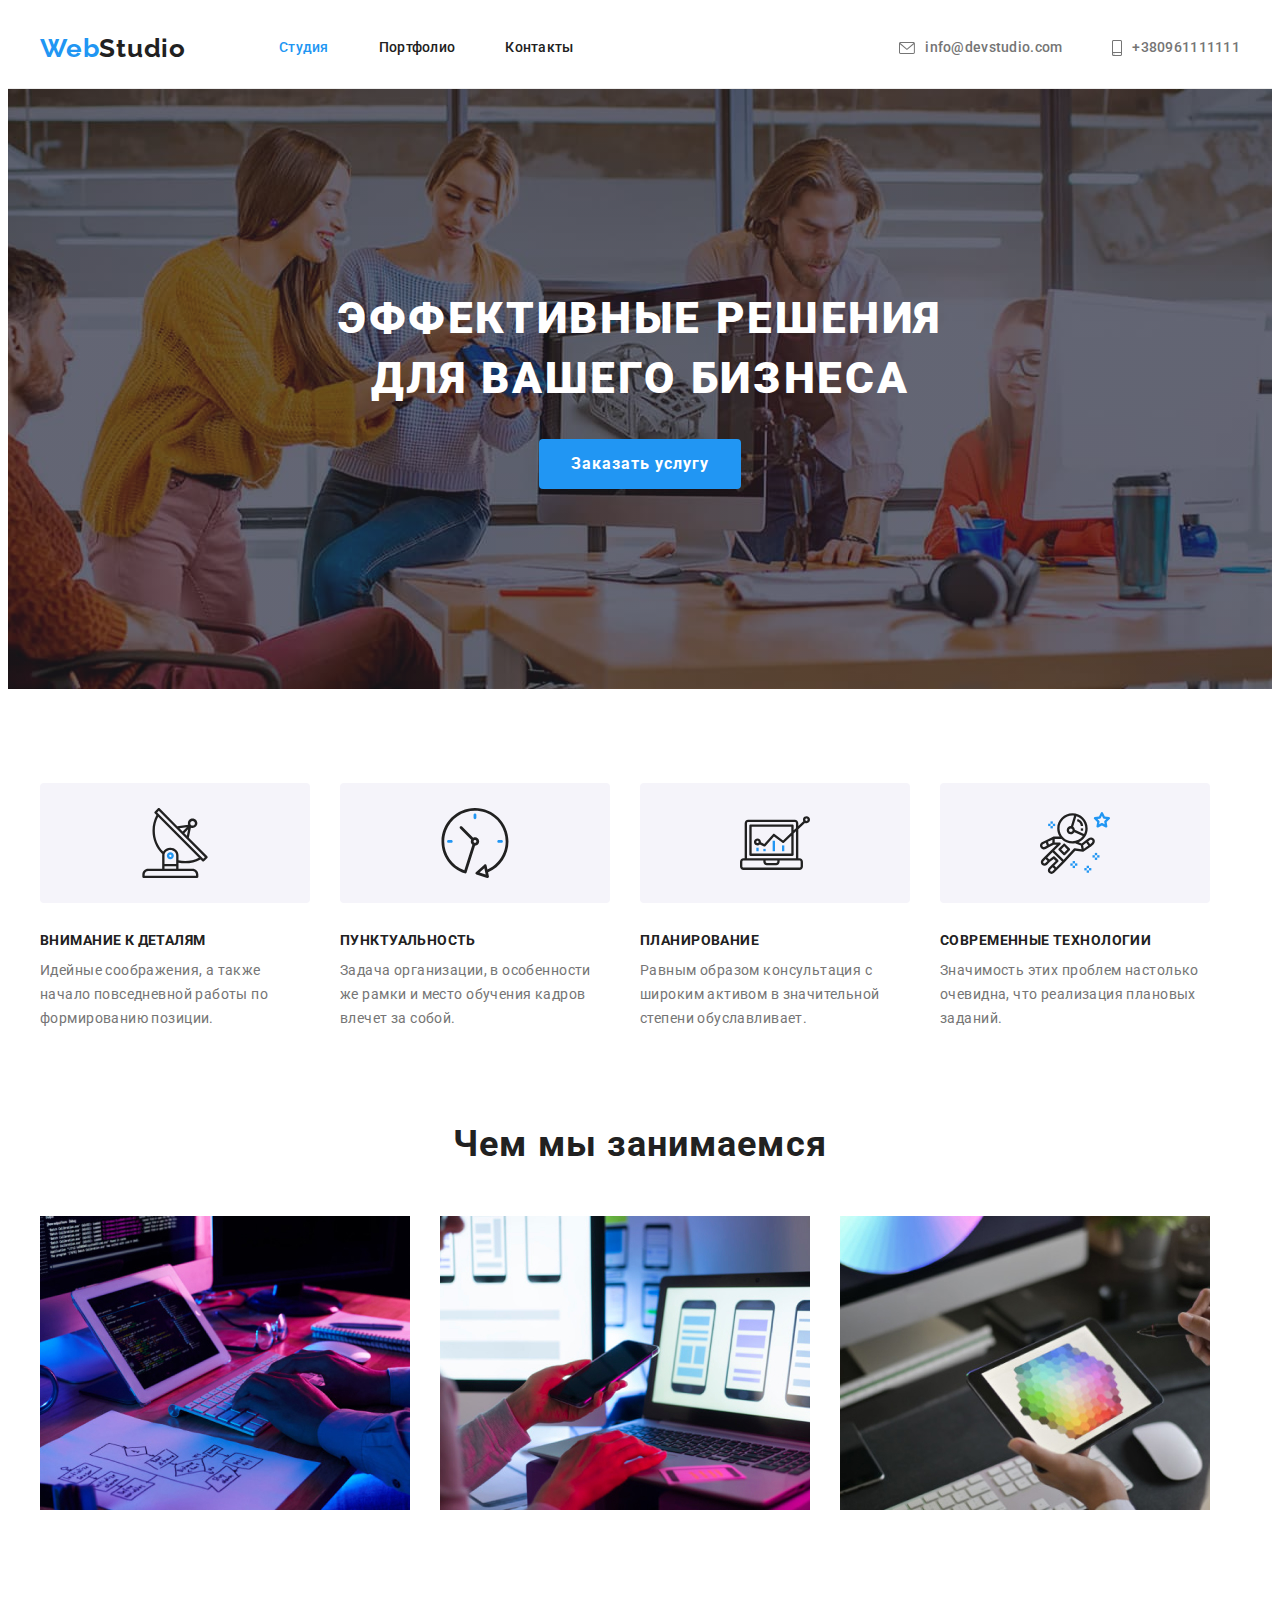
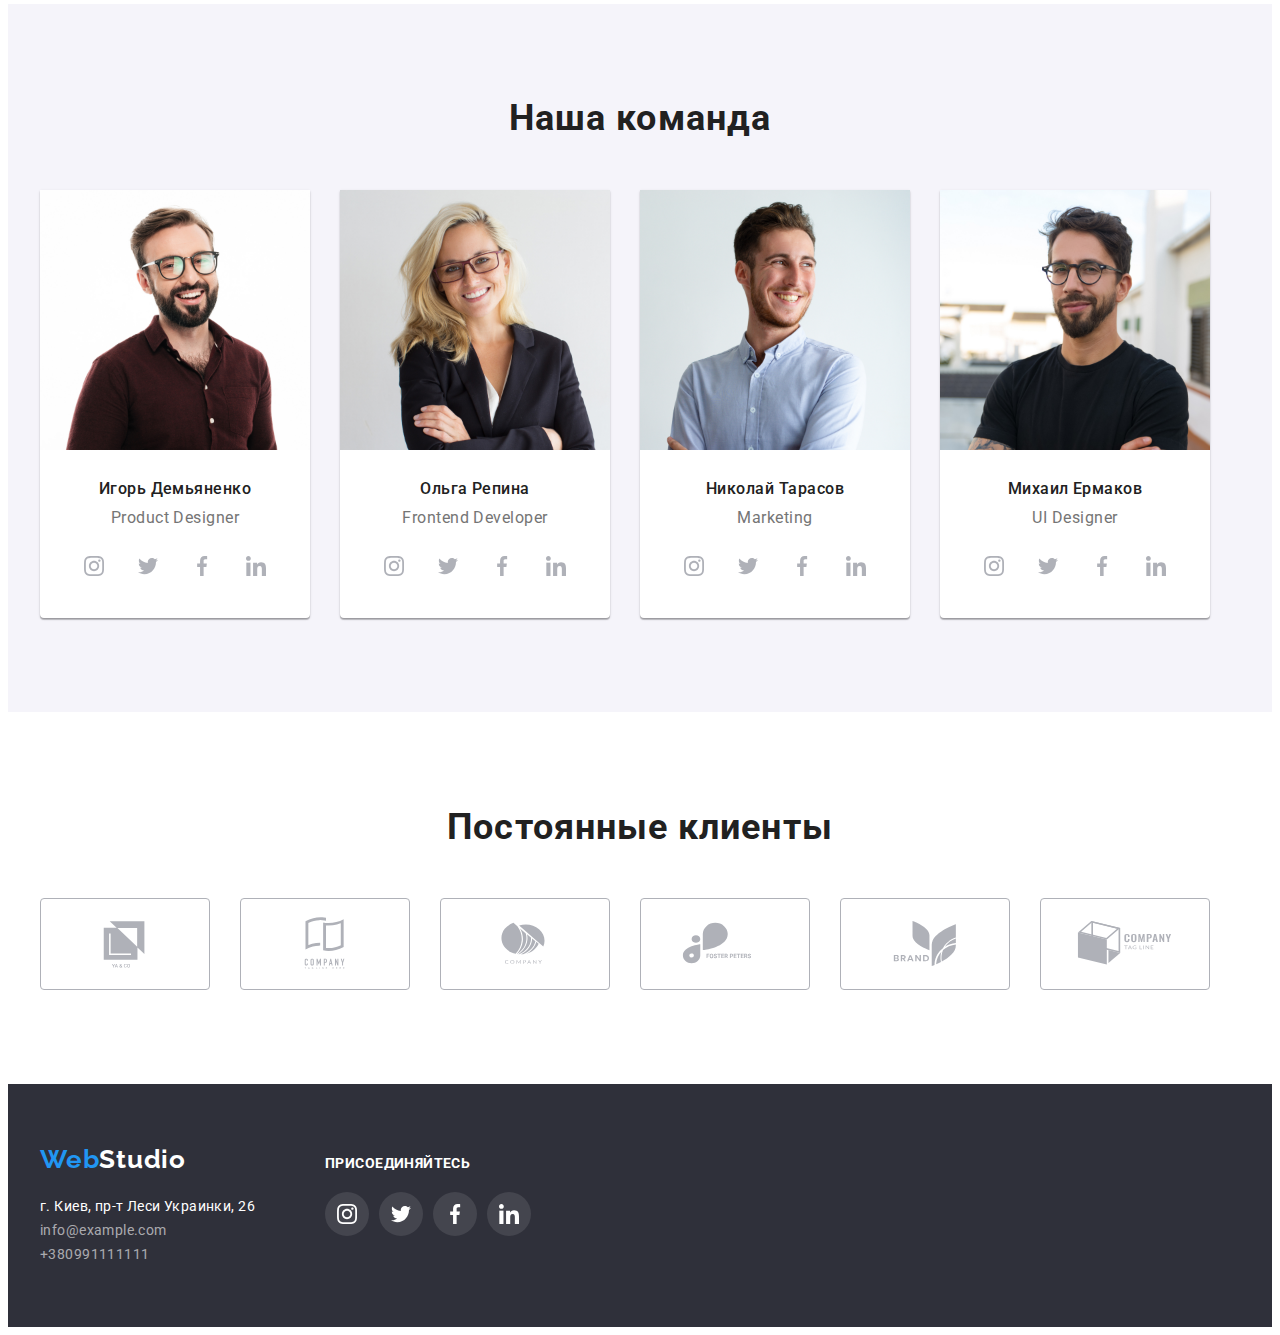
==== index.html @ 7c8a5c97 "початок дз 5" ====
<!DOCTYPE html>
<html lang="en">
  <head>
    <meta charset="UTF-8" />
    <meta http-equiv="X-UA-Compatible" content="IE=edge" />
    <meta name="viewport" content="width=device-width, initial-scale=1.0" />
    <title>Document</title>
    <link rel="preconnect" href="https://fonts.googleapis.com" />
    <link rel="preconnect" href="https://fonts.gstatic.com" crossorigin />
    <link
      href="https://fonts.googleapis.com/css2?family=Raleway:wght@700&family=Roboto:wght@400;500;700;900&display=swap"
      rel="stylesheet"
    />
    <link
      rel="stylesheet"
      href="https://cdnjs.cloudflare.com/ajax/libs/modern-normalize/1.1.0/modern-normalize.min.css"
      integrity="sha512-wpPYUAdjBVSE4KJnH1VR1HeZfpl1ub8YT/NKx4PuQ5NmX2tKuGu6U/JRp5y+Y8XG2tV+wKQpNHVUX03MfMFn9Q=="
      crossorigin="anonymous"
      referrerpolicy="no-referrer"
    />
    <link rel="stylesheet" href="css/styles.css" />
  </head>
  <body>
    <header class="header">
      <div class="container">
        <nav class="main-nav">
          <a href="" class="header-logo link"
            >Web<span class="studio">Studio</span>
          </a>
          <ul class="header-nav list">
            <li class="item">
              <a href="./index.html" class="st-link current link">Студия</a>
            </li>
            <li class="item">
              <a href="./portfolio.html" class="pf-link link">Портфолио</a>
            </li>
            <li class="item"><a href="" class="kon-link link">Контакты</a></li>
          </ul>
        </nav>
      

      
        <ul class="contact list">
          <li class="item">
            <a href="mailto:info@devstudio.com" class="email link"
              ><svg class="header-icon" width="16px" height="12px">
                <use href="./img2/symbol-defs.svg#icon-envelope"></use>
              </svg> info@devstudio.com</a>
              
          </li>
          <li class="item">
            <a href="tel:+380961111111" class="tel link"><svg class="header-icon" width="10px" height="16px">
              <use href="./img2/symbol-defs.svg#icon-smartphone"></use>
            </svg>+380961111111</a>
          </li>
        </ul>
      
    </div>
      
      
    </header>

    <main>
      <section class="business section">
        <div class="container">
          <h1 class="business-text">Эффективные решения для вашего бизнеса</h1>
          <button type="button" class="btn-service button-inline">
            Заказать услугу
          </button>
        </div>
      </section>

      <section class="section">
        <ul class="work container">
          <li class="li-item list">
            <div class="li-div-icon">
              <svg class="li-icon" width="70" height="70">
                <use href="./img2/symbol-defs.svg#icon-antenna"></use>
              </svg>
            </div>
    
            <h3 class="list-text">Внимание к деталям</h3>
            <p class="description-text">
              Идейные соображения, а также начало повседневной работы по
              формированию позиции.
            </p>
          </li>
          <li class="li-item list">
            <div class="li-div-icon">
              <svg class="li-icon" width="70" height="70">
                <use href="./img2/symbol-defs.svg#icon-clock"></use>
              </svg>
            </div>
            <h3 class="list-text">Пунктуальность</h3>
            <p class="description-text">
              Задача организации, в особенности же рамки и место обучения кадров
              влечет за собой.
            </p>
          </li>
          <li class="li-item list">
            <div class="li-div-icon">
              <svg class="li-icon" width="70" height="70">
                <use href="./img2/symbol-defs.svg#icon-diagram"></use>
              </svg>
            </div>
            <h3 class="list-text">Планирование</h3>
            <p class="description-text">
              Равным образом консультация с широким активом в значительной
              степени обуславливает.
            </p>
          </li>
          <li class="li-item list">
            <div class="li-div-icon">
              <svg class="li-icon" width="70" height="70">
                <use href="./img2/symbol-defs.svg#icon-astronaut"></use>
              </svg>
            </div>
            <h3 class="list-text">Современные технологии</h3>
            <p class="description-text">
              Значимость этих проблем настолько очевидна, что реализация
              плановых заданий.
            </p>
          </li>
        </ul>
      </section>
      <section class="our-work">
        <div class="our-work-list container">
          <h2 class="about-us">Чем мы занимаемся</h2>
          <ul class="link">
            <li class="list">
              <img src="./img/img1.jpg" alt="человек печатает" width="370" />
            </li>
            <li class="list">
              <img
                src="./img/img2.jpg"
                alt="человек держит телефон"
                width="370"
              />
            </li>
            <li class="list">
              <img
                src="./img/img3.jpg"
                alt="человек держит планшет"
                width="370"
              />
            </li>
          </ul>
        </div>
      </section>

      <section class="bcg-our-team section">
        <div class="team container">
          <h2 class="our-team">Наша команда</h2>
          <ul class="link">
            <li class="team-list list">
              <img
                src="./img/img4.jpg"
                class="img-margin"
                alt="Игорь Демьяненко "
                width="270"
              />
              <div class="team-item">
              <h3 class="our-team-name">Игорь Демьяненко</h3>
              <p class="profession-text">Product Designer</p>
            
            <ul class="team-soc-list list">
            <li class="team-soc-item"><a href="" class="team-soc-link">
              <svg class="team-soc-icon" width="20" height="20">
                <use href="./img2/symbol-defs.svg#icon-instagram"></use>
              </svg>
      
            </a></li>
            <li class="team-soc-item"><a href="" class="team-soc-link">
              <svg class="team-soc-icon" width="20" height="20">
                <use href="./img2/symbol-defs.svg#icon-twitter"></use>
              </svg>
            </a></li>
            <li class="team-soc-item"><a href="" class="team-soc-link">
              <svg class="team-soc-icon" width="20" height="20">
                <use href="./img2/symbol-defs.svg#icon-facebook"></use>
              </svg>
            </a></li>
            <li class="team-soc-item"><a href="" class="team-soc-link">
              <svg class="team-soc-icon" width="20" height="20">
                <use href="./img2/symbol-defs.svg#icon-linkedin"></use>
              </svg>
            </a></li>
          </ul>
        </div>
            </li>
            <li class="team-list list">
              <img
                src="./img/img5.jpg"
                class="img-margin"
                alt="Ольга Репина "
                width="270"
              />
              <div class="team-item">
              <h3 class="our-team-name">Ольга Репина</h3>
              <p class="profession-text">Frontend Developer</p>
            
            <ul class="team-soc-list list">
              <li class="team-soc-item"><a href="" class="team-soc-link">
                <svg class="team-soc-icon" width="20" height="20">
                  <use href="./img2/symbol-defs.svg#icon-instagram"></use>
                </svg>
        
              </a></li>
              <li class="team-soc-item"><a href="" class="team-soc-link">
                <svg class="team-soc-icon" width="20" height="20">
                  <use href="./img2/symbol-defs.svg#icon-twitter"></use>
                </svg>
              </a></li>
              <li class="team-soc-item"><a href="" class="team-soc-link">
                <svg class="team-soc-icon" width="20" height="20">
                  <use href="./img2/symbol-defs.svg#icon-facebook"></use>
                </svg>
              </a></li>
              <li class="team-soc-item"><a href="" class="team-soc-link">
                <svg class="team-soc-icon" width="20" height="20">
                  <use href="./img2/symbol-defs.svg#icon-linkedin"></use>
                </svg>
              </a></li>
            </ul>
          </div>
            </li>
            <li class="team-list list">
              <img
                src="./img/img6.jpg"
                class="img-margin"
                alt="Николай Тарасов "
                width="270"
              />
              <div class="team-item">
              <h3 class="our-team-name">Николай Тарасов</h3>
              <p class="profession-text">Marketing</p>
            
            <ul class="team-soc-list list">
              <li class="team-soc-item"><a href="" class="team-soc-link">
                <svg class="team-soc-icon" width="20" height="20">
                  <use href="./img2/symbol-defs.svg#icon-instagram"></use>
                </svg>
        
              </a></li>
              <li class="team-soc-item"><a href="" class="team-soc-link">
                <svg class="team-soc-icon" width="20" height="20">
                  <use href="./img2/symbol-defs.svg#icon-twitter"></use>
                </svg>
              </a></li>
              <li class="team-soc-item"><a href="" class="team-soc-link">
                <svg class="team-soc-icon" width="20" height="20">
                  <use href="./img2/symbol-defs.svg#icon-facebook"></use>
                </svg>
              </a></li>
              <li class="team-soc-item"><a href="" class="team-soc-link">
                <svg class="team-soc-icon" width="20" height="20">
                  <use href="./img2/symbol-defs.svg#icon-linkedin"></use>
                </svg>
              </a></li>
            </ul>
          </div>
            </li>
            <li class="team-list list">
              <img
                src="./img/img7.jpg"
                class="img-margin"
                alt="Михаил Ермаков "
                width="270"
              />
              <div class="team-item">
              <h3 class="our-team-name">Михаил Ермаков</h3>
              <p class="profession-text">UI Designer</p>
              <ul class="team-soc-list list">
                <li class="team-soc-item"><a href="" class="team-soc-link">
                  <svg class="team-soc-icon" width="20" height="20">
                    <use href="./img2/symbol-defs.svg#icon-instagram"></use>
                  </svg>
          
                </a></li>
                <li class="team-soc-item"><a href="" class="team-soc-link">
                  <svg class="team-soc-icon" width="20" height="20">
                    <use href="./img2/symbol-defs.svg#icon-twitter"></use>
                  </svg>
                </a></li>
                <li class="team-soc-item"><a href="" class="team-soc-link">
                  <svg class="team-soc-icon" width="20" height="20">
                    <use href="./img2/symbol-defs.svg#icon-facebook"></use>
                  </svg>
                </a></li>
                <li class="team-soc-item"><a href="" class="team-soc-link">
                  <svg class="team-soc-icon" width="20" height="20">
                    <use href="./img2/symbol-defs.svg#icon-linkedin"></use>
                  </svg>
                </a></li>
              </ul>
            </div>
            
            </li>
          </ul>
         </section>
        </div>
        <section class="client section">
          <div class="container">
            <h2 class="client-title">Постоянные клиенты</h2>
            <ul class="client-list list">
              <li class="client-item">
                <a href="" class="clients-link">
                  <svg class="clients-icon" width="106" height="60">
                    <use href="./img2/symbol-defs.svg#icon-Logo"></use>
                  </svg>
                </a>
              </li>
              <li class="client-item"><a href="" class="clients-link">
                <svg class="clients-icon" width="106" height="60">
                  <use href="./img2/symbol-defs.svg#icon-Logo-1"></use>
                </svg>
              </a></li>
              <li class="client-item"><a href="" class="clients-link">
                <svg class="clients-icon" width="106" height="60">
                  <use href="./img2/symbol-defs.svg#icon-Logo-2"></use>
                </svg>
              </a></li>
              <li class="client-item"><a href="" class="clients-link">
                <svg class="clients-icon" width="106" height="60">
                  <use href="./img2/symbol-defs.svg#icon-Logo-3"></use>
                </svg>
              </a></li>
              <li class="client-item"><a href="" class="clients-link">
                <svg class="clients-icon" width="106" height="60">
                  <use href="./img2/symbol-defs.svg#icon-Logo-4"></use>
                </svg>
              </a></li>
              <li class="client-item"><a href="" class="clients-link">
                <svg class="clients-icon" width="106" height="60">
                  <use href="./img2/symbol-defs.svg#icon-Logo-5"></use>
                </svg>
              </a></li>
             
            </ul>
          </div>
        </section>
      </section>
    </main>
    <footer class="footer">
      
      <div class="footer-container container">
        <div>
        
        <a href="" class="footer-logo link"
          >Web<span class="studio-footer">Studio</span></a
        >
        <address class="address">
          г. Киев, пр-т Леси Украинки, 26
          <ul class="list">
            <li>
              <a href="mailto:info@example.com" class="email-footer link"
                >info@example.com</a
              >
            </li>
            <li>
              <a href="tel:+380991111111" class="tel-footer link"
                >+380991111111</a
              >
            </li>
          </ul>
        </address>
      </div>
    
      

      <div class="footer-icon">
        <h3 class="go">присоединяйтесь</h3>
        <ul class="go-list list">
          <li class="go-item"><a href="" class="footer-link">
            <svg class="go-footer-icon" width="20" height="20">
              <use href="./img2/symbol-defs.svg#icon-instagram"></use>
            </svg>
    
          </a></li>
          <li class="go-item">
            <a href="" class="footer-link">
              <svg class="go-footer-icon" width="20" height="20">
                <use href="./img2/symbol-defs.svg#icon-twitter"></use>
              </svg>
      
            </a>
          </li>
          <li class="go-item">
            <a href="" class="footer-link">
              <svg class="go-footer-icon" width="20" height="20">
                <use href="./img2/symbol-defs.svg#icon-facebook"></use>
              </svg>
      
            </a>
          </li>
          <li class="go-item">
            <a href="" class="footer-link">
              <svg class="go-footer-icon" width="20" height="20">
                <use href="./img2/symbol-defs.svg#icon-linkedin"></use>
              </svg>
      
            </a>
          </li>
          
        </ul>
      </div>
    </div>

    
    </footer>
  </body>
</html>
---- css/styles.css ----
:root {
  --primary-text-color: #757575; /*загальний текст*/
  --title-text-color: #212121; /*заголовки*/
  --acent-color: #2196f3; /*колір наведення*/
  --black-color: #000000; /*чорний*/
  --primary-bg-color: #ffffff; /*білий*/
  --footer-bgc-color: #2f303a; /*фон футера*/
  --btn-service-color: rgba(0, 0, 0, 0.25); /*кнопка заказать услугу*/
  --our-team-bgc-color: #f5f4fa; /*колір фону нашої команди*/
  --bgc--hoverfocus-btnservice-color: #188ce8; /*ховер,фокус кнопки заказать услугу*/
  --team-soc-icon-color: #afb1b8; /*колір іконок соцальних мереж*/
  --team-soc-link-hover-color: #2196f3; /*колір іконок ховеру-фокусу*/
  --footer-bg-icon-color: rgba(255, 255, 255, 0.1);
}
p,
h1,
h2,
h3,
h4,
h5,
h6 {
  margin: 0;
}
ul,
ol {
  padding-left: 0;
  margin: 0;
}
button {
  cursor: pointer;
}
img {
  display: block;
}
.container {
  width: 1200px;
  padding-left: 15px;
  padding-right: 15px;
  margin: 0 auto;
}

body {
  background-color: var(--primary-bg-color);
  color: var(--primary-text-color);
  font-family: "Roboto", Tahoma, sans-serif;
  font-size: 14px;
  line-height: 1.7;
  letter-spacing: 0.03em;
}

.link {
  text-decoration: none;
}
.list {
  list-style: none;
}
.section {
  padding-top: 94px;
  padding-bottom: 94px;
}
.button-inline {
  display: inline-block;
  border-radius: 4px;
  padding: 10px 32px;
}

/* --------------------------------------------HEADER */
.header {
  border-bottom: 1px solid #ececec;
}
.header .container {
  display: flex;
  align-items: center;
}
.header-logo {
  font-family: "Raleway";
  font-weight: 700;
  font-size: 26px;
  line-height: 1.19;
  letter-spacing: 0.03em;

  color: var(--acent-color);
}

.studio {
  color: var(--title-text-color);
}

.header-nav {
  display: flex;
  align-items: center;
  margin-left: 93px;
  color: var(--title-text-color);
}
.header-nav .item {
  align-items: center;
}
.header-nav .item + .item {
  margin-left: 50px;
}
.main-nav {
  display: flex;
  align-items: center;
}

.st-link,
.pf-link,
.kon-link {
  display: block;
  padding-top: 32px;
  padding-bottom: 32px;

  font-weight: 500;
  font-size: 14px;
  line-height: 1.14;
  letter-spacing: 0.02em;

  color: var(--title-text-color);
}
.a {
  display: block;
}

.st-link:hover,
.st-link:focus {
  color: var(--acent-color);
}
.pf-link:hover,
.pf-link:focus {
  color: var(--acent-color);
}
.kon-link:hover,
.kon-link:focus {
  color: var(--acent-color);
}
.header-nav .link.current {
  color: var(--acent-color);
}
.contact {
  display: block;

  font-weight: 500;
  font-size: 14px;
  line-height: 1.14;
  letter-spacing: 0.02em;
  display: flex;
  margin-left: auto;
}

.header-contact {
  display: flex;
  margin-left: auto;
}
.contact .item + .item {
  margin-left: 50px;
}

.email {
  display: flex;
  align-items: center;
  text-align: center;
  font-weight: 500;
  font-size: 14px;
  line-height: 1.14;
  letter-spacing: 0.02em;

  color: var(--primary-text-color);
}

.tel {
  display: flex;
  align-items: center;
  text-align: center;
  font-weight: 500;
  font-size: 14px;
  line-height: 1.14;
  letter-spacing: 0.02em;

  color: var(--primary-text-color);
}
.email .tel {
  padding-top: 32px;
  padding-bottom: 32px;
}

.tel:hover,
.tel:focus {
  color: var(--acent-color);
}
.email:hover,
.email:focus {
  color: var(--acent-color);
}

.header-icon {
  display: inline-block;
  margin-right: 10px;

  fill: var(--primary-text-color);
}

.email:hover .header-icon {
  fill: var(--acent-color);
}
.email:focus .header-icon {
  fill: var(--acent-color);
}
.tel:hover .header-icon {
  fill: var(--acent-color);
}
.tel:focus .header-icon {
  fill: var(--acent-color);
}

/* --------------------------------------------------BUTTON */
.button {
  background-color: var(--primary-bg-color);
}

.btn-filter {
  font-family: "Roboto";
  font-weight: 500;
  font-size: 16px;
  line-height: 1.62;
  letter-spacing: 0.03em;
  cursor: pointer;
  padding: 6px 22px;
  text-align: center;
  border-radius: 4px;
  border: none;

  color: var(--title-text-color);
  background-color: var(--our-team-bgc-color);
}

.btn-filter:hover,
.btn-filter:focus {
  background-color: var(--acent-color);
  color: var(--primary-bg-color);
  box-shadow: 0px 3px 1px rgba(0, 0, 0, 0.1), 0px 1px 2px rgba(0, 0, 0, 0.08),
    0px 2px 2px rgba(0, 0, 0, 0.12);
}
.btn {
  display: flex;
  justify-content: center;
  margin-bottom: 50px;
}

.button-section .btn-li + .btn-li {
  margin-left: 8px;
}

/* -------------------------------------------------------------ПОРТФОЛИО */

.portfolio {
  display: flex;
  flex-wrap: wrap;
}
.portfolio .items {
  margin-right: 30px;
  margin-bottom: 30px;
}
.portfolio .items:nth-child(3n) {
  margin-right: 0px;
}
.portfolio-link {
  display: block;
}
.portfolio-link:hover,
.portfolio-link:focus {
  box-shadow: 0px 4px 4px rgba(0, 0, 0, 0.25);
}

.cards {
  padding: 20px 24px;

  background: #ffffff;
  border: 1px solid #eeeeee;
  border-top: none;
}

.items:nth-last-child(-n + 3) {
  margin-bottom: 0px;
}

.name {
  margin-bottom: 4px;

  font-weight: 700;
  font-size: 18px;
  line-height: 2;
  letter-spacing: 0.06em;

  color: var(--title-text-color);
}
.team-item {
  padding-top: 30px;
  padding-bottom: 30px;
}
.p {
  font-size: 16px;
  line-height: 1.88;
  letter-spacing: 0.03em;

  color: var(--primary-text-color);
}

/* --------------СТУДИЯ-------------------------------------------------------------------------------------------------СТУДИЯ---------------------------------------- */
.button-section {
  padding-top: 94px;
  padding-bottom: 94px;
}

.team-soc-list {
  display: flex;
  justify-content: center;
}
.team-soc-item + .team-soc-item {
  margin-left: 10px;
}
.team-soc-link {
  width: 44px;
  height: 44px;
  display: flex;
  justify-content: center;
  align-items: center;
  border-radius: 50%;
}
.team-soc-icon {
  fill: var(--team-soc-icon-color);
}

.team-soc-link:hover {
  background-color: var(--bgc--hoverfocus-btnservice-color);
}

.team-soc-link:focus {
  background-color: var(--bgc--hoverfocus-btnservice-color);
}

.team-soc-link:focus .team-soc-icon {
  fill: var(--primary-bg-color);
}

.team-soc-link:hover .team-soc-icon {
  fill: var(--primary-bg-color);
}

.team-list {
  background: var(--primary-bg-color);

  box-shadow: 0px 1px 3px rgba(0, 0, 0, 0.12), 0px 1px 1px rgba(0, 0, 0, 0.14),
    0px 2px 1px rgba(0, 0, 0, 0.2);
  border-radius: 0px 0px 4px 4px;
}

.business {
  padding-bottom: 200px;
  padding-top: 200px;
  text-align: center;

  background-color: var(--footer-bgc-color);
  background-image: linear-gradient(
      rgba(47, 48, 58, 0.4),
      rgba(47, 48, 58, 0.4)
    ),
    url(../img2/hero-bg.jpg);
  background-repeat: no-repeat;
  background-position: center;
  background-size: cover;
  max-width: 1600px;
  margin: 0 auto;
}

.business-text {
  margin-bottom: 30px;
  margin-left: auto;
  margin-right: auto;

  max-width: 696px;
  font-weight: 900;
  font-size: 44px;
  line-height: 1.36;
  letter-spacing: 0.06em;
  text-transform: uppercase;
  text-align: center;

  color: var(--primary-bg-color);
}

.btn-service {
  font-family: inherit;
  font-weight: 700;
  font-size: 16px;
  line-height: 1.88;
  border: 0px;
  letter-spacing: 0.06em;
  cursor: pointer;
  min-width: 200px;

  background-color: var(--acent-color);
  color: var(--primary-bg-color);
}
.btn-service:hover,
.btn-service:focus {
  background-color: var(--bgc--hoverfocus-btnservice-color);
}
.work {
  display: flex;
}
.li-item + .li-item {
  margin-left: 30px;
}
.li-item:last-child {
  margin-right: 0;
}
.li-item {
  width: 270px;
}

.li-div-icon {
  display: flex;
  justify-content: center;
  align-items: center;
  border-radius: 4px;
  width: 270px;
  height: 120px;

  background-color: var(--our-team-bgc-color);
  margin-bottom: 30px;
}

.list-text {
  margin-bottom: 10px;

  font-size: 14px;
  line-height: 1.14;
  letter-spacing: 0.03em;
  text-transform: uppercase;

  color: var(--title-text-color);
}
.description-text {
  font-size: 14px;
  line-height: 1.71;
  letter-spacing: 0.03em;

  color: var(--primary-text-color);
}
.list-text .description-text {
  width: 270px;
}
.our-work {
  padding-bottom: 94px;
}
.our-work-list .link {
  display: flex;
}
.our-work-list .list + .list {
  margin-left: 30px;
}
.about-us {
  margin-bottom: 50px;

  font-weight: 700;
  font-size: 36px;
  line-height: 1.16;
  text-align: center;
  letter-spacing: 0.03em;

  color: var(--title-text-color);
}

.our-team {
  margin-bottom: 50px;

  font-weight: 700;
  font-size: 36px;
  line-height: 1.16;
  text-align: center;
  letter-spacing: 0.03em;

  color: var(--title-text-color);
}

.team .link {
  display: flex;
}
.team-item {
  padding-bottom: 30px;
}

.our-team-name {
  margin-bottom: 10px;
  text-align: center;

  font-weight: 500;
  font-size: 16px;
  line-height: 1.18;
  letter-spacing: 0.03em;

  color: var(--title-text-color);
}
.bcg-our-team {
  background-color: var(--our-team-bgc-color);
}

.link .list + .list {
  margin-left: 30px;
}
.profession-text {
  text-align: center;
  font-size: 16px;
  line-height: 1.18;
  letter-spacing: 0.03em;

  color: var(--primary-text-color);
  margin-bottom: 16px;
}

.client-title {
  font-weight: 700;
  font-size: 36px;
  line-height: 1.17;
  text-align: center;
  letter-spacing: 0.03em;
  margin-bottom: 50px;

  color: var(--title-text-color);
}
.client-list {
  display: flex;
}

.clients-link {
  display: flex;
  box-sizing: border-box;
  width: 170px;
  height: 92px;
  justify-content: center;
  align-items: center;
  border: 1px solid var(--team-soc-icon-color);
  border-radius: 4px;
  fill: var(--team-soc-icon-color);
}

.client-item + .client-item {
  margin-left: 30px;
}
.clients-link:hover .clients-icon {
  fill: var(--acent-color);
}
.clients-link:focus .clients-icon {
  fill: var(--acent-color);
}
.clients-link:hover {
  fill: var(--acent-color);
  border: 1px solid var(--acent-color);
}

/* --------------------------------footer------------------- */

.footer-container {
  display: flex;
  align-items: baseline;
}

.studio-footer {
  color: var(--primary-bg-color);
}
.footer-logo {
  display: block;
  margin-bottom: 20px;

  font-family: "Raleway";
  font-weight: 700;
  font-size: 26px;
  line-height: 1.19;
  letter-spacing: 0.03em;

  color: var(--acent-color);
}

.address {
  font-family: "Roboto";
  font-style: normal;
  font-weight: 400;
  font-size: 14px;
  line-height: 1.71;
  letter-spacing: 0.03em;

  color: var(--primary-bg-color);
}
.studio-footer {
  color: var(--primary-bg-color);
}
.address {
  font-size: 14px;
  line-height: 1.71;
  letter-spacing: 0.03em;

  color: var(--primary-bg-color);
}
.footer {
  padding-top: 60px;
  padding-bottom: 60px;

  background-color: var(--footer-bgc-color);
}

.email-footer,
.tel-footer {
  font-family: "Roboto";
  font-size: 14px;
  line-height: 1.71;
  letter-spacing: 0.03em;

  color: rgba(255, 255, 255, 0.6);
}
.email-footer {
  margin-bottom: 9px;
}

.footer-icon {
  display: flex;
  box-sizing: border-box;
  display: block;
  margin-left: 70px;
}
.go {
  margin-bottom: 20px;
  font-weight: 700;
  font-size: 14px;
  line-height: 1.14;
  letter-spacing: 0.03em;
  text-transform: uppercase;

  color: var(--primary-bg-color);
}

.go-item {
  width: 44px;
  height: 44px;
  display: flex;
  justify-content: center;
  align-items: center;
  border-radius: 50%;
  background-color: var(--footer-bg-icon-color);
}

.go-item + .go-item {
  margin-left: 10px;
}
.go-list {
  display: flex;
}

.go-footer-icon {
  fill: var(--team-soc-icon-color);
}

.footer-link {
  width: 44px;
  height: 44px;
  display: flex;
  justify-content: center;
  align-items: center;
  border-radius: 50%;
}

.go-footer-icon {
  fill: var(--primary-bg-color);
}

.footer-link:hover {
  background-color: var(--bgc--hoverfocus-btnservice-color);
}

.footer-link:focus {
  background-color: var(--bgc--hoverfocus-btnservice-color);
}

.footer-link:focus .go-footer-icon {
  fill: var(--primary-bg-color);
}

.footer-link:hover .go-footer-icon {
  fill: var(--primary-bg-color);
}
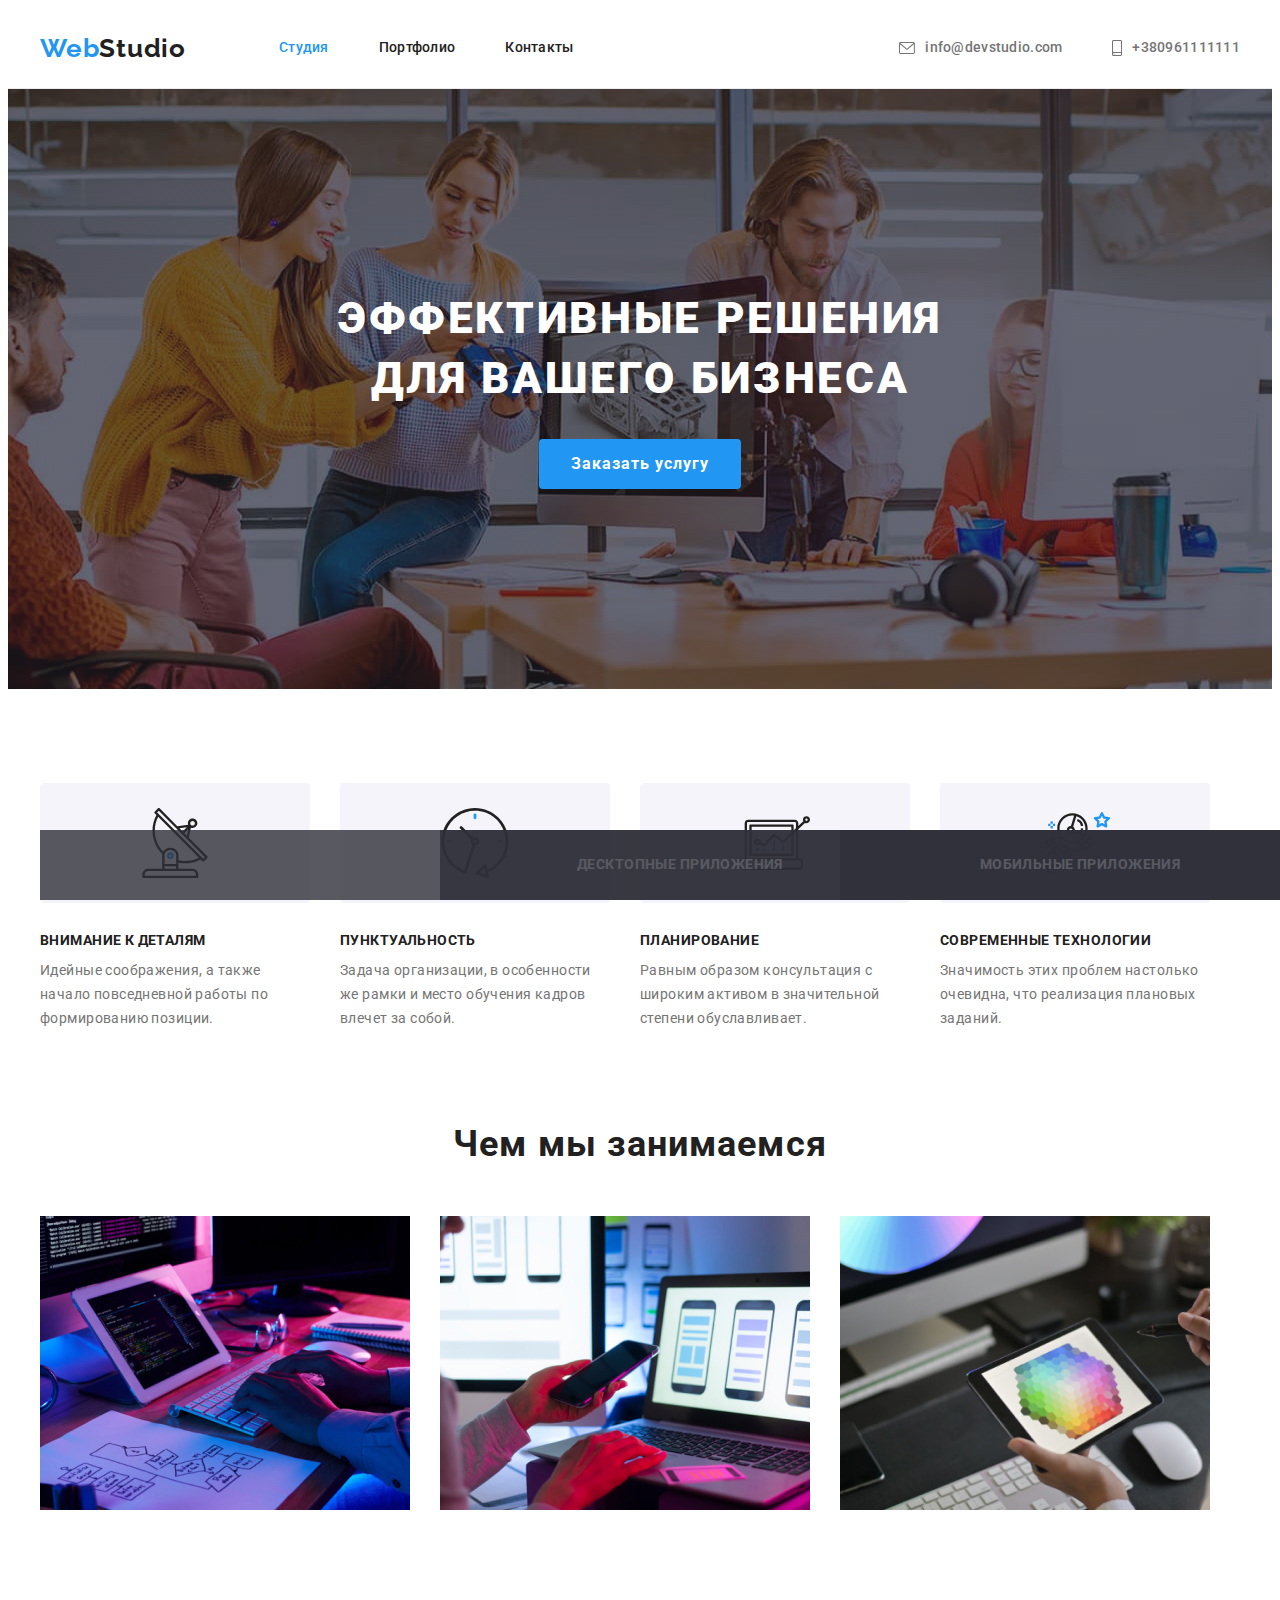
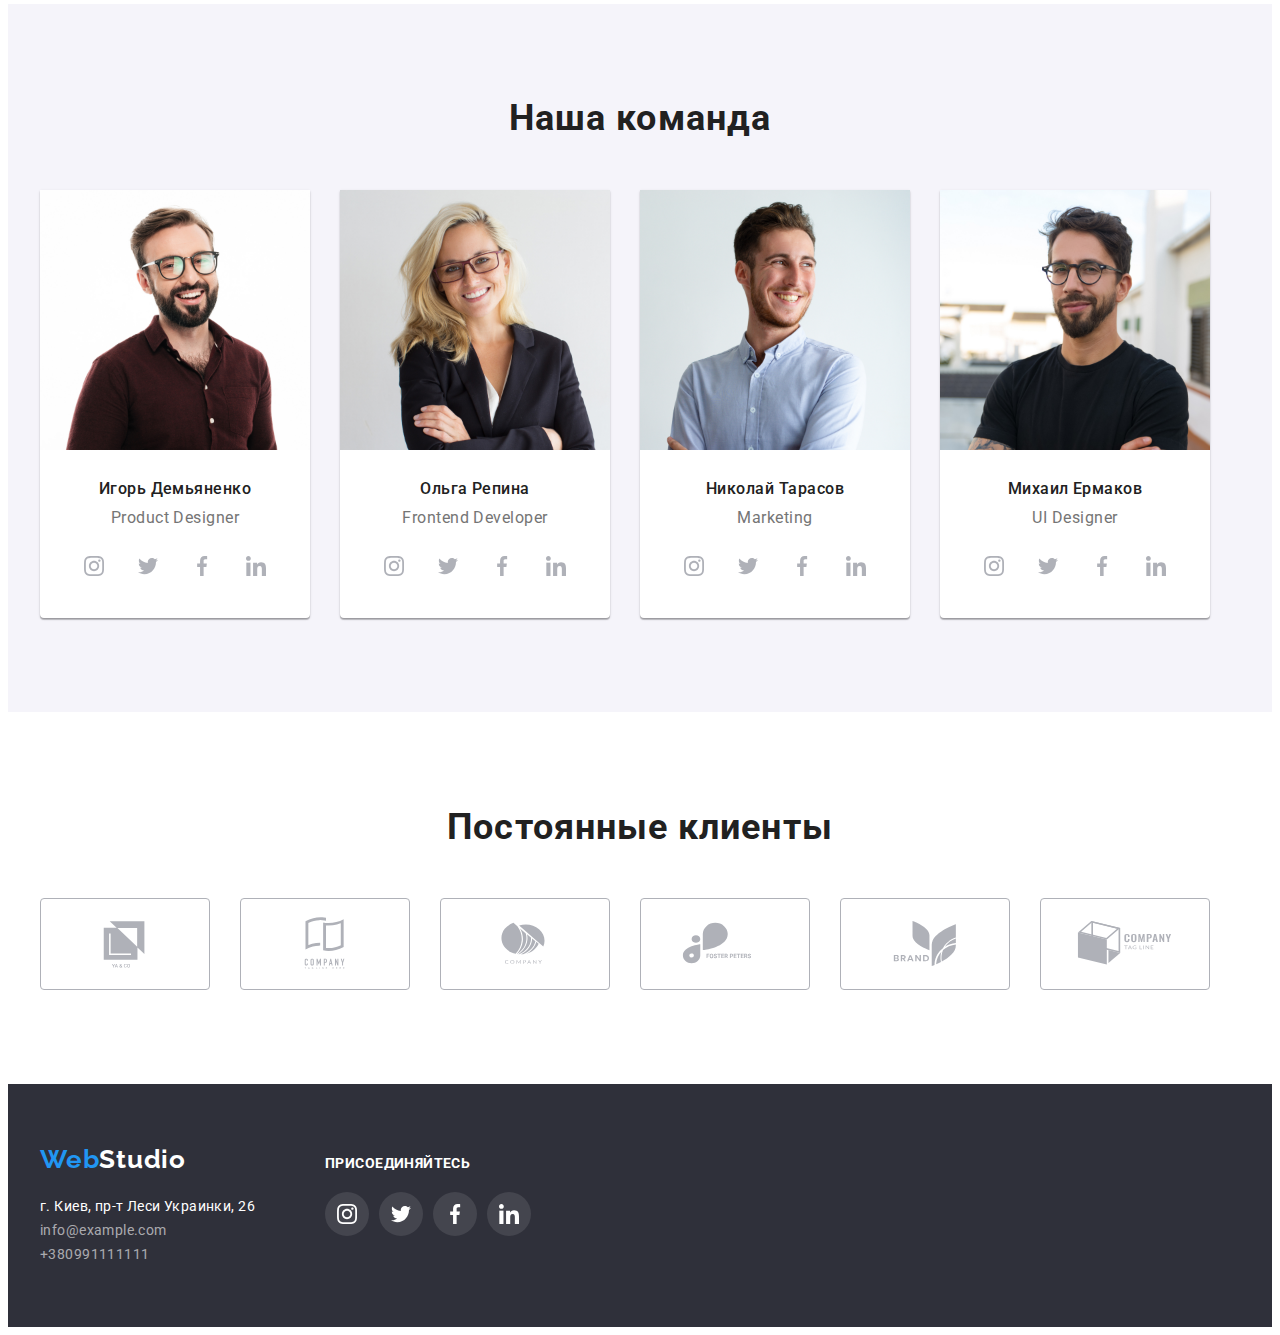
==== commit 8377bef3: "зробив оверлей в студіо" ====
--- a/index.html
+++ b/index.html
@@ -128,21 +128,30 @@
           <h2 class="about-us">Чем мы занимаемся</h2>
           <ul class="link">
             <li class="list">
+              <div class="our-work-wrap">
               <img src="./img/img1.jpg" alt="человек печатает" width="370" />
+              <p class="our-work-top-text">Десктопные приложения</p>
+            </div>
             </li>
             <li class="list">
+              <div class="our-work-wrap">
               <img
                 src="./img/img2.jpg"
                 alt="человек держит телефон"
                 width="370"
               />
+              <p class="our-work-top-text">Мобильные приложения</p>
+            </div>
             </li>
             <li class="list">
+              <div class="our-work-wrap">
               <img
                 src="./img/img3.jpg"
                 alt="человек держит планшет"
                 width="370"
               />
+              <p class="our-work-top-text">Дизайнерские решения</p>
+            </div>
             </li>
           </ul>
         </div>
--- a/css/styles.css
+++ b/css/styles.css
@@ -11,6 +11,8 @@
   --team-soc-icon-color: #afb1b8; /*колір іконок соцальних мереж*/
   --team-soc-link-hover-color: #2196f3; /*колір іконок ховеру-фокусу*/
   --footer-bg-icon-color: rgba(255, 255, 255, 0.1);
+  --hover-duration: 250ms;
+  --hover-time-function: cubic-bezier(0.4, 0, 0.2, 1);
 }
 p,
 h1,
@@ -121,6 +123,23 @@
   display: block;
 }
 
+/* .st-link {
+  position: relative;
+} */
+
+/* .st-link .current::after {
+  content: "";
+  position: absolute;
+  width: 100%;
+  height: 4px;
+  left: 453px;
+  top: 76px;
+
+  background-color: var(--acent-color);
+  border-radius: 2px;
+  bottom: -1px;
+} */
+
 .st-link:hover,
 .st-link:focus {
   color: var(--acent-color);
@@ -269,6 +288,30 @@
 .portfolio-link:hover,
 .portfolio-link:focus {
   box-shadow: 0px 4px 4px rgba(0, 0, 0, 0.25);
+}
+
+.items:hover .portfolio-top-text {
+  transform: translateY(0%);
+}
+.portfolio-wrap {
+  position: relative;
+  overflow: hidden;
+}
+
+.portfolio-top-text {
+  position: absolute;
+  top: 0;
+  height: 100%;
+  transform: translateY(100%);
+  transition: transform var(--hover-duration) var(--hover-time-function);
+  padding: 63px 24px;
+  font-weight: 400;
+  font-size: 18px;
+  line-height: 1, 56;
+  letter-spacing: 0.03em;
+
+  background-color: rgba(33, 150, 243, 0.9);
+  color: var(--primary-bg-color);
 }
 
 .cards {
@@ -459,6 +502,28 @@
 .our-work-list .list + .list {
   margin-left: 30px;
 }
+
+.our-work-top-text {
+  position: absolute;
+  bottom: 0;
+  width: 100%;
+  height: 70px;
+  display: flex;
+  font-weight: 700;
+  font-size: 14px;
+  line-height: 1.14;
+  align-items: center;
+  justify-content: center;
+  letter-spacing: 0.03em;
+  text-transform: uppercase;
+  background-color: rgba(47, 48, 58, 0.8);
+  color: var(--primary-bg-color);
+}
+
+.our-work-wrap:hover {
+  transform: translateY(0%);
+}
+
 .about-us {
   margin-bottom: 50px;
 
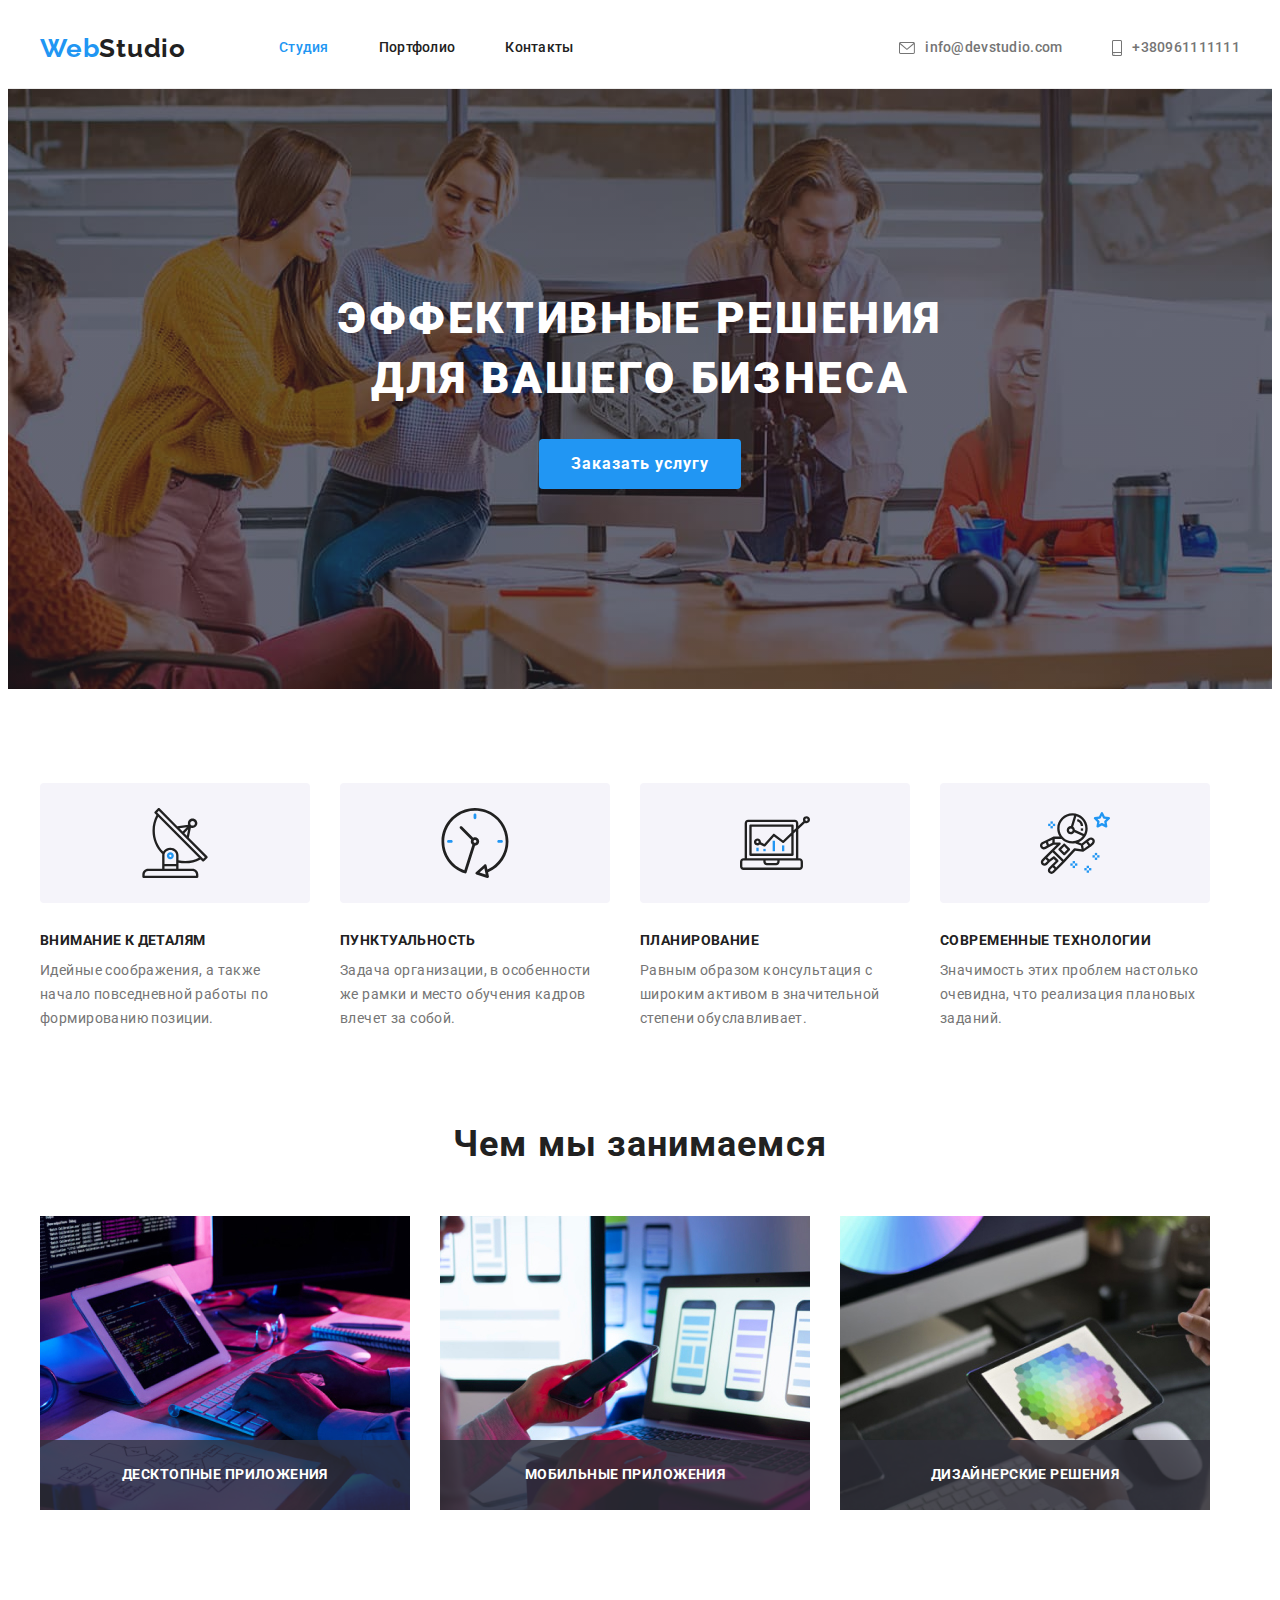
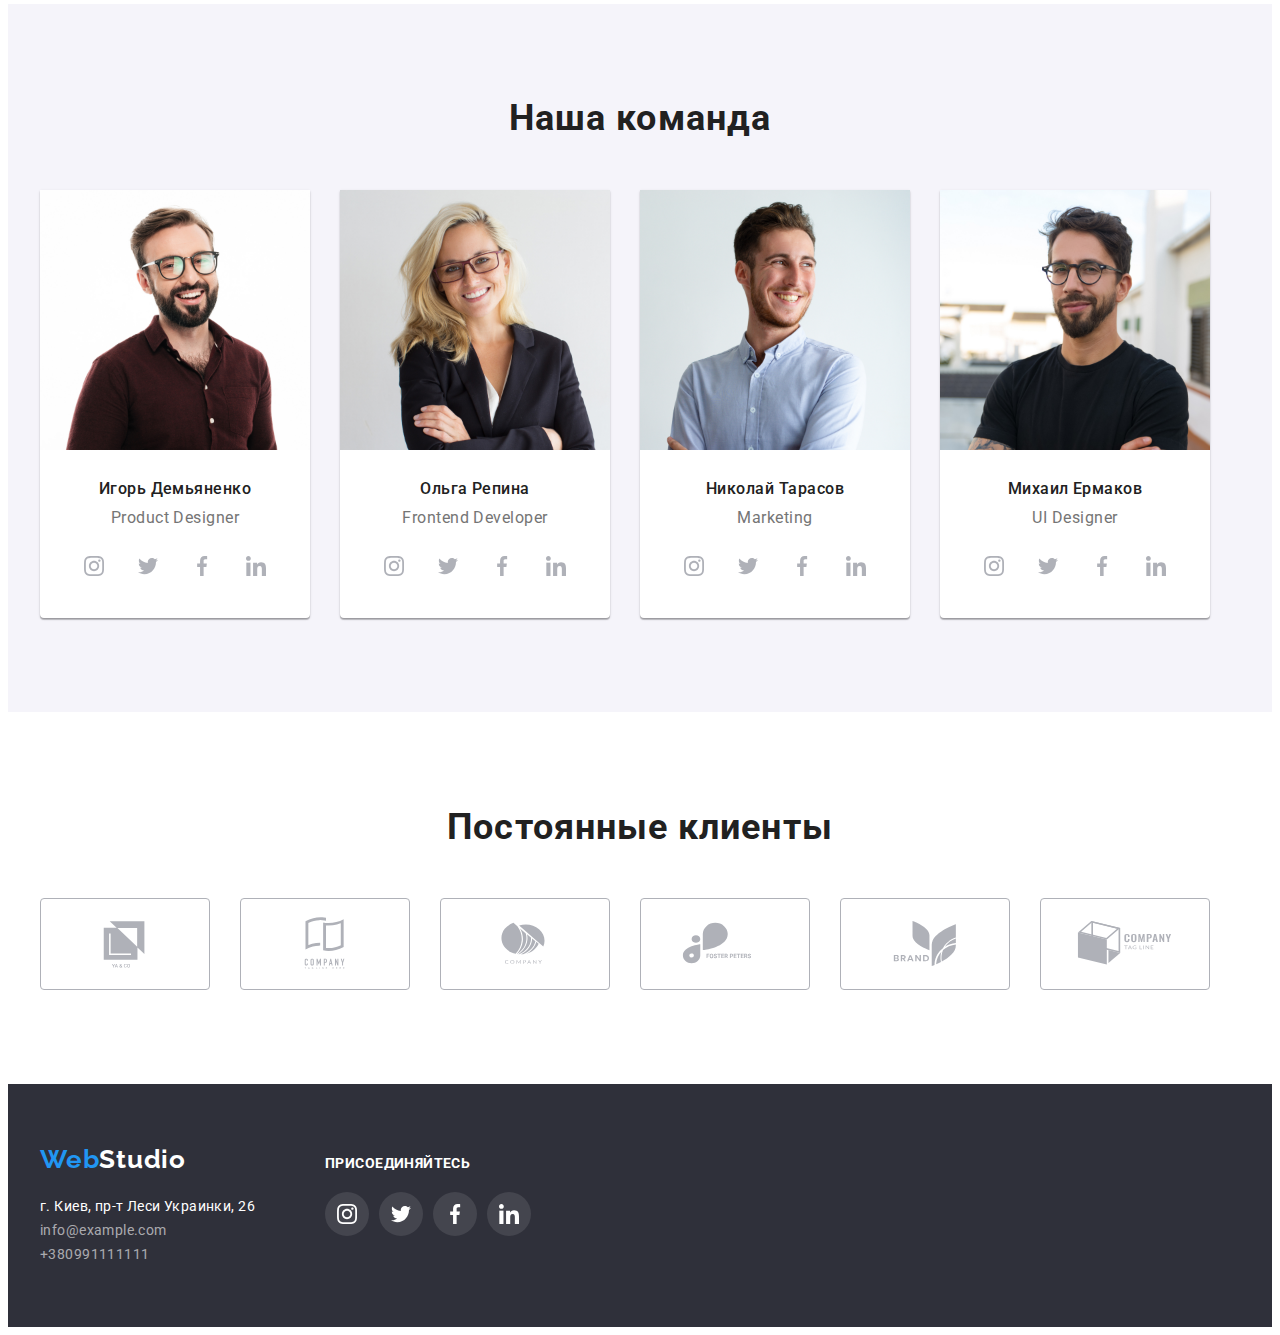
==== commit 0167518e: "зробив модалку+анімація" ====
--- a/index.html
+++ b/index.html
@@ -49,7 +49,7 @@
               
           </li>
           <li class="item">
-            <a href="tel:+380961111111" class="tel link"><svg class="header-icon" width="10px" height="16px">
+            <a href="tel:+38 096 111 11 11" class="tel link"><svg class="header-icon" width="10px" height="16px">
               <use href="./img2/symbol-defs.svg#icon-smartphone"></use>
             </svg>+380961111111</a>
           </li>
@@ -64,7 +64,7 @@
       <section class="business section">
         <div class="container">
           <h1 class="business-text">Эффективные решения для вашего бизнеса</h1>
-          <button type="button" class="btn-service button-inline">
+          <button type="button" class="btn-service button-inline" data-modal-open>
             Заказать услугу
           </button>
         </div>
@@ -415,7 +415,18 @@
       </div>
     </div>
 
-    
+
     </footer>
+
+    <div class="backdrop is-hidden" data-modal>
+      <div class="modal">
+        <button type="button" class="modal-close-btn" data-modal-close>
+          <svg class="close-btn-icon" width="18" height="18">
+            <use href="./img2/symbol-defs.svg#icon-close-black-18dp-2-1"></use>
+          </svg>
+        </button>
+      </div>
+    </div>
+    <script src="./js/modal.js"></script>
   </body>
 </html>
--- a/css/styles.css
+++ b/css/styles.css
@@ -520,7 +520,7 @@
   color: var(--primary-bg-color);
 }
 
-.our-work-wrap:hover {
+.our-work-wrap {
   transform: translateY(0%);
 }
 
@@ -752,3 +752,55 @@
 .footer-link:hover .go-footer-icon {
   fill: var(--primary-bg-color);
 }
+
+.backdrop {
+  position: fixed;
+  top: 0;
+  width: 100%;
+  height: 100%;
+  transition: opacity 500ms, visibility 500ms;
+
+  background-color: rgba(0, 0, 0, 0.2);
+}
+
+.modal {
+  min-height: 581px;
+  width: 528px;
+  border-radius: 4px;
+  position: absolute;
+  top: 50%;
+  left: 50%;
+  transition: transform 300ms;
+  transform: translate(-50%, -50%) scale(1) rotate(0);
+  
+
+  background-color: var(--primary-bg-color);
+}
+
+.close-btn-icon {
+  fill: var(--black-color);
+}
+
+.modal-close-btn {
+  position: absolute;
+  top: 8px;
+  right: 8px;
+  width: 30px;
+  height: 30px;
+  border-radius: 50%;
+  border: 1px solid rgba(0, 0, 0, 0.1);
+  box-sizing: border-box;
+  display: flex;
+  align-items: center;
+  justify-content: center;
+  background-color: var(--primary-bg-color);
+}
+
+.is-hidden {
+  opacity: 0;
+  pointer-events: none;
+  visibility: hidden;
+}
+.backdrop .is-hidden .modal {
+  transform: scale(0.5) rotate(-290deg);
+}
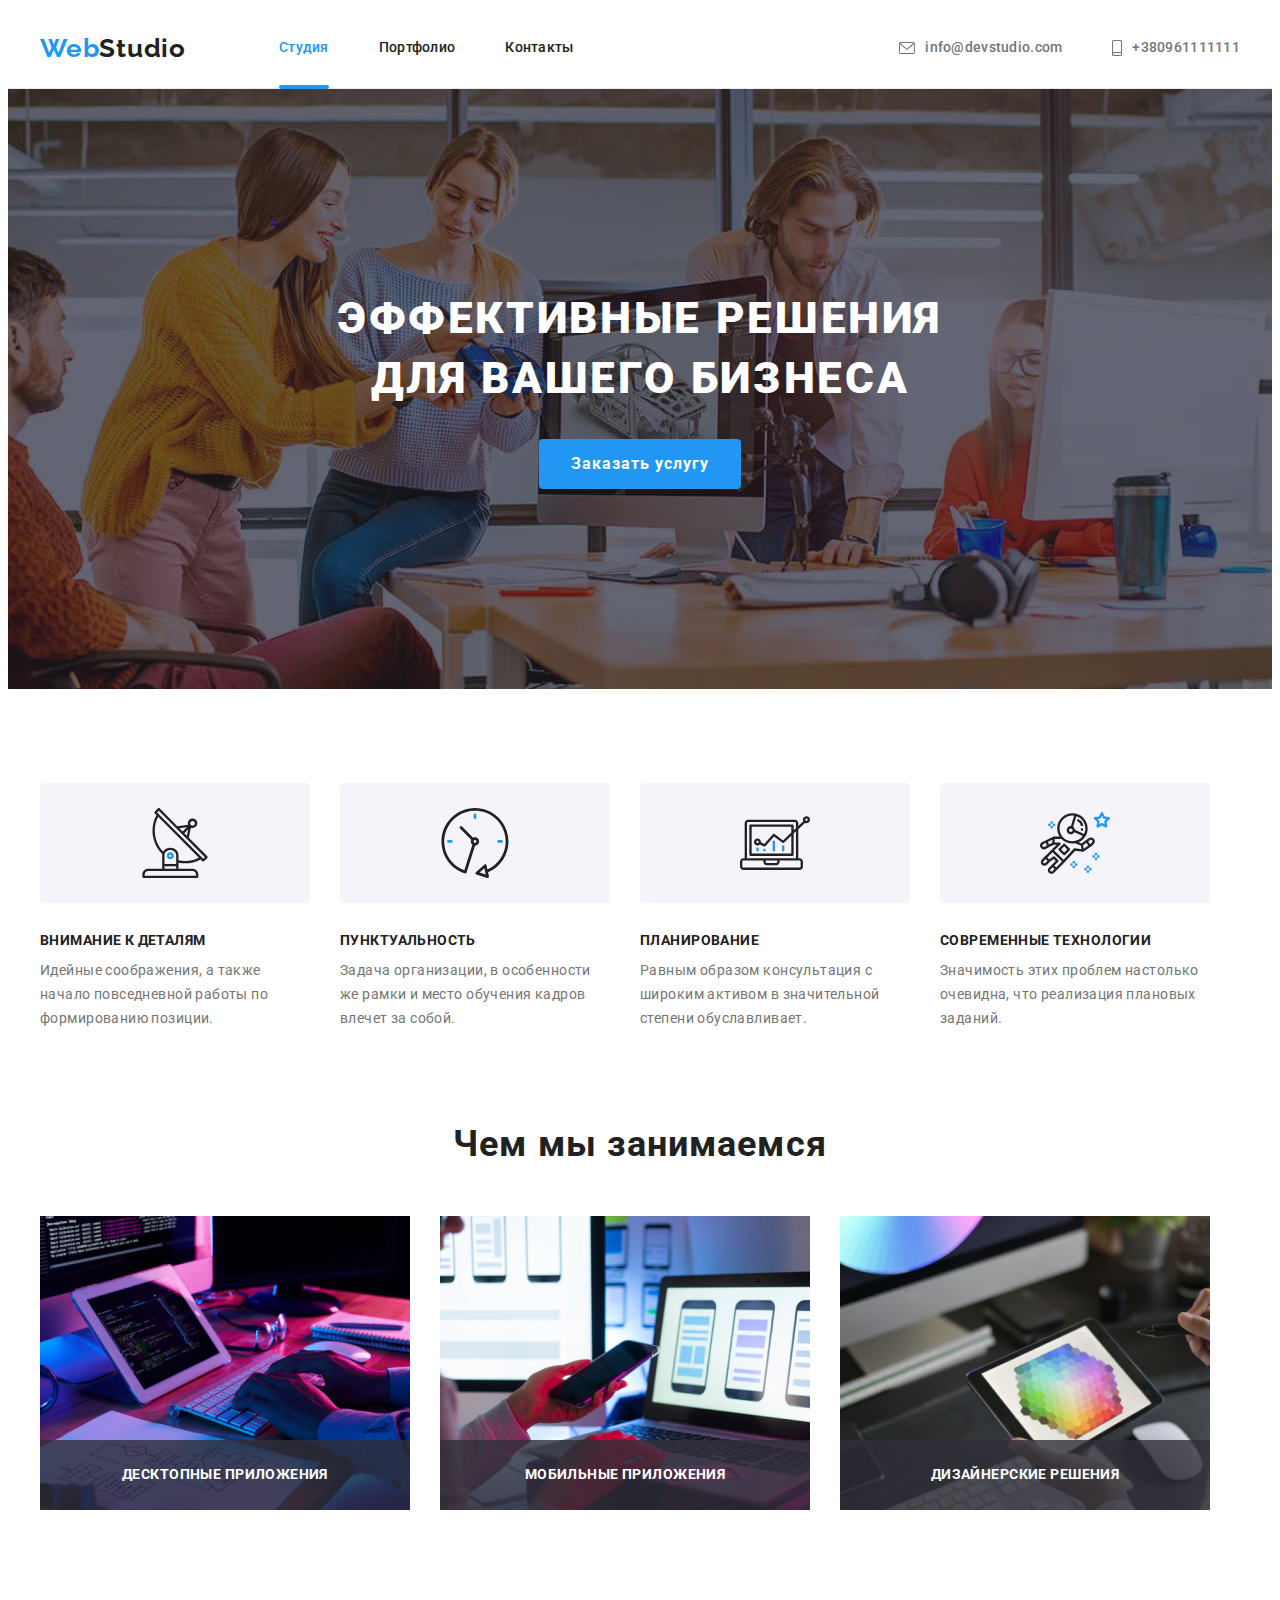
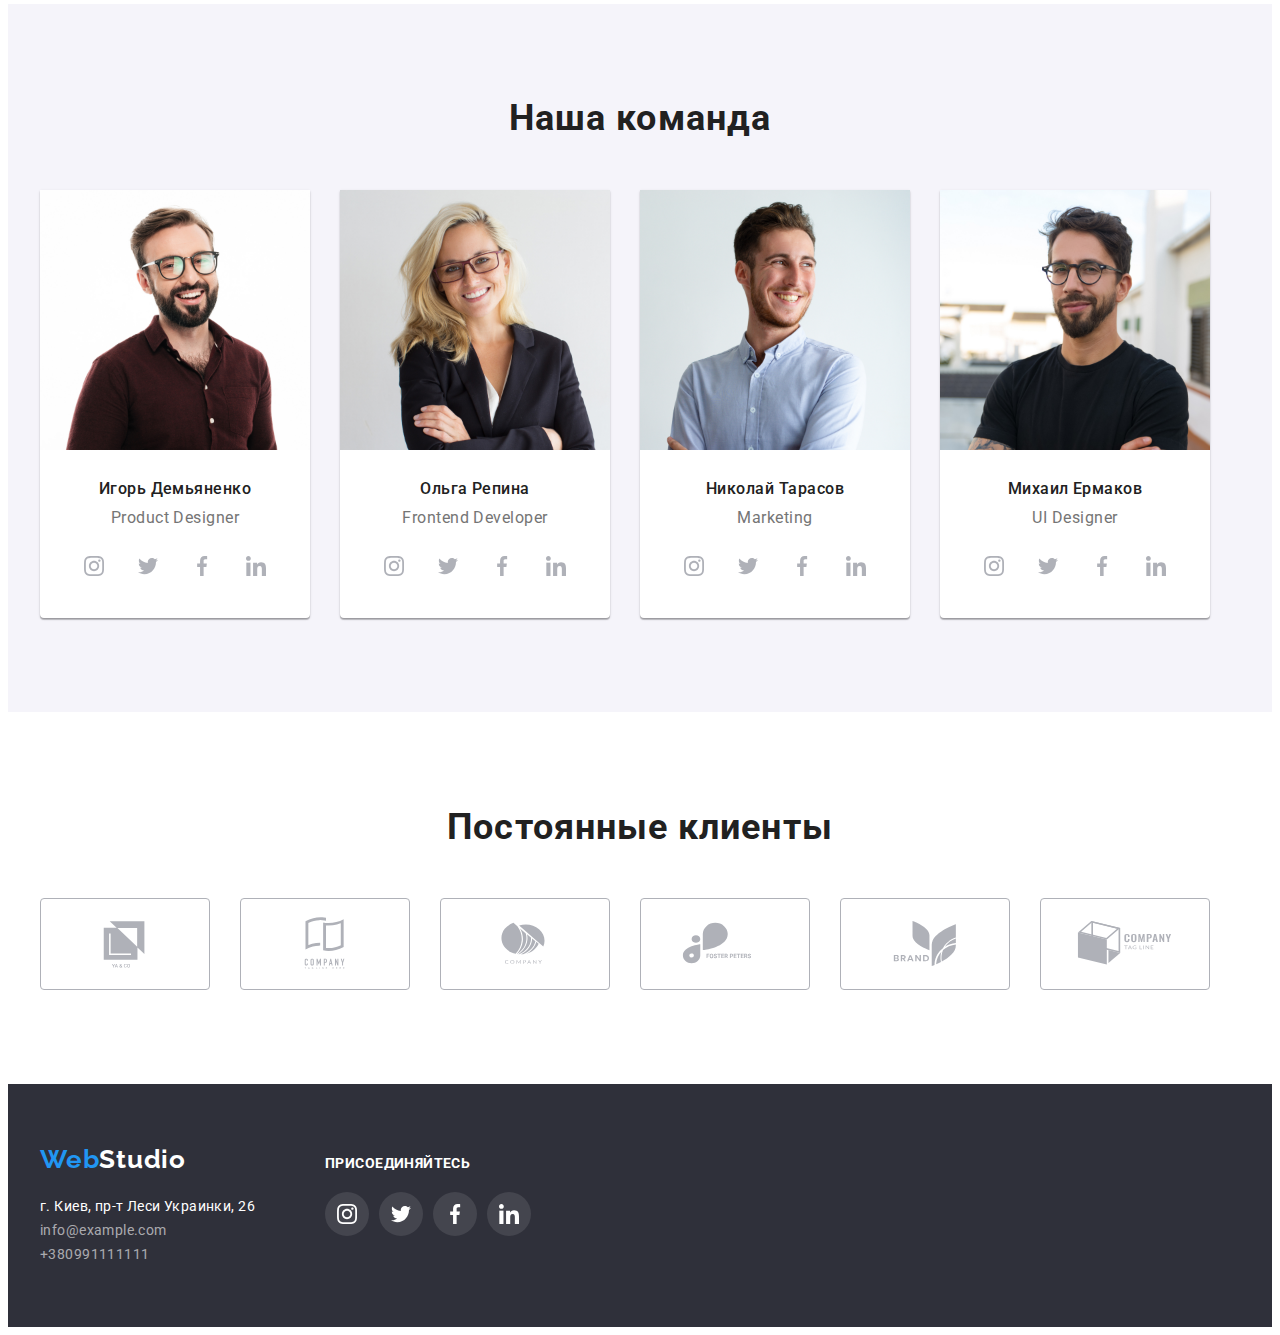
==== commit be054c5b: "зробив підкреслення" ====
--- a/index.html
+++ b/index.html
@@ -37,9 +37,9 @@
             <li class="item"><a href="" class="kon-link link">Контакты</a></li>
           </ul>
         </nav>
-      
-
-      
+    
+
+        
         <ul class="contact list">
           <li class="item">
             <a href="mailto:info@devstudio.com" class="email link"
--- a/css/styles.css
+++ b/css/styles.css
@@ -123,22 +123,40 @@
   display: block;
 }
 
-/* .st-link {
+.st-link {
   position: relative;
-} */
-
-/* .st-link .current::after {
+}
+.st-link.current {
+  color: var(--acent-color);
+}
+ .current::after {
+  position: absolute;
+  bottom: -1px;
+  left: 0;
   content: "";
-  position: absolute;
+  display: block;
+  background-color: var(--acent-color);
+  border-radius: 2px;
   width: 100%;
   height: 4px;
-  left: 453px;
-  top: 76px;
-
+}
+.pf-link {
+  position: relative;
+}
+.pf-link .current {
+  color: var(--acent-color);
+}
+ .current::after {
+  position: absolute;
+  bottom: -1px;
+  left: 0;
+  content: "";
+  display: block;
   background-color: var(--acent-color);
   border-radius: 2px;
-  bottom: -1px;
-} */
+  width: 100%;
+  height: 4px;
+}
 
 .st-link:hover,
 .st-link:focus {
@@ -772,7 +790,6 @@
   left: 50%;
   transition: transform 300ms;
   transform: translate(-50%, -50%) scale(1) rotate(0);
-  
 
   background-color: var(--primary-bg-color);
 }
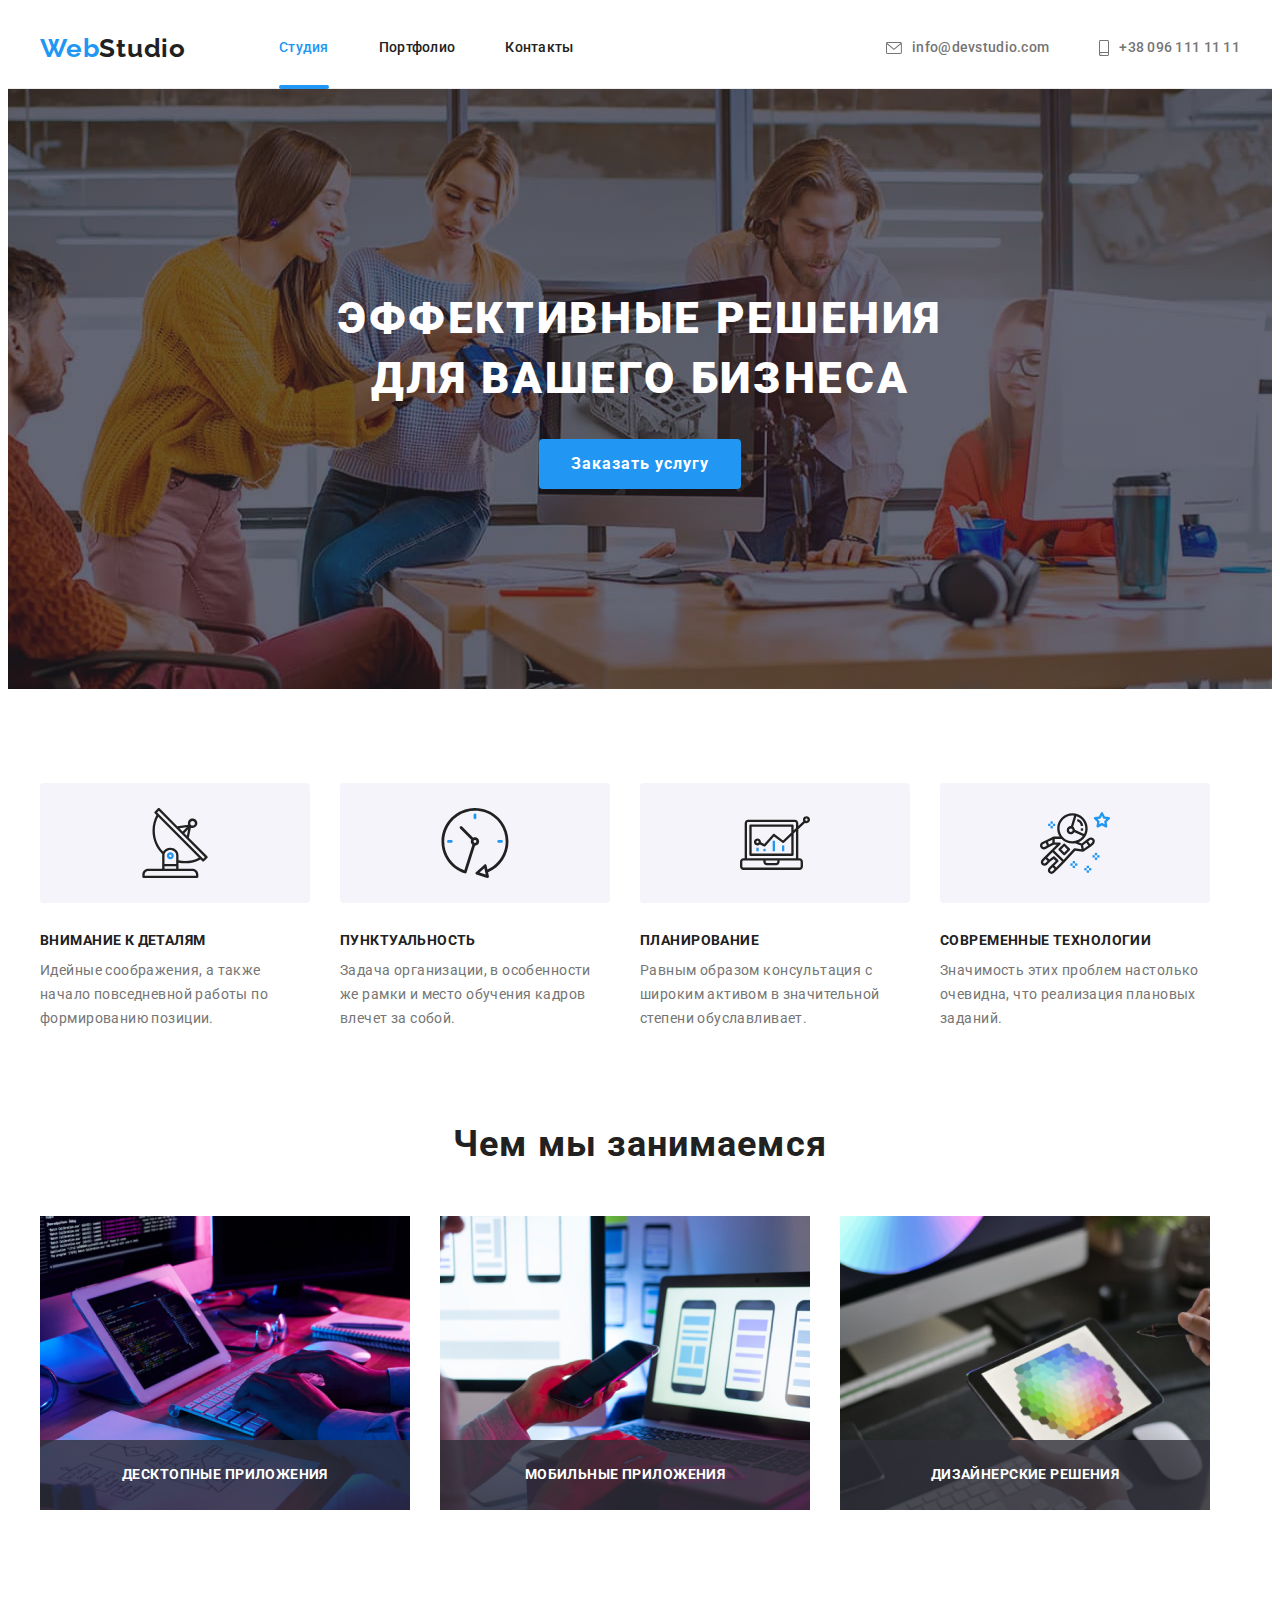
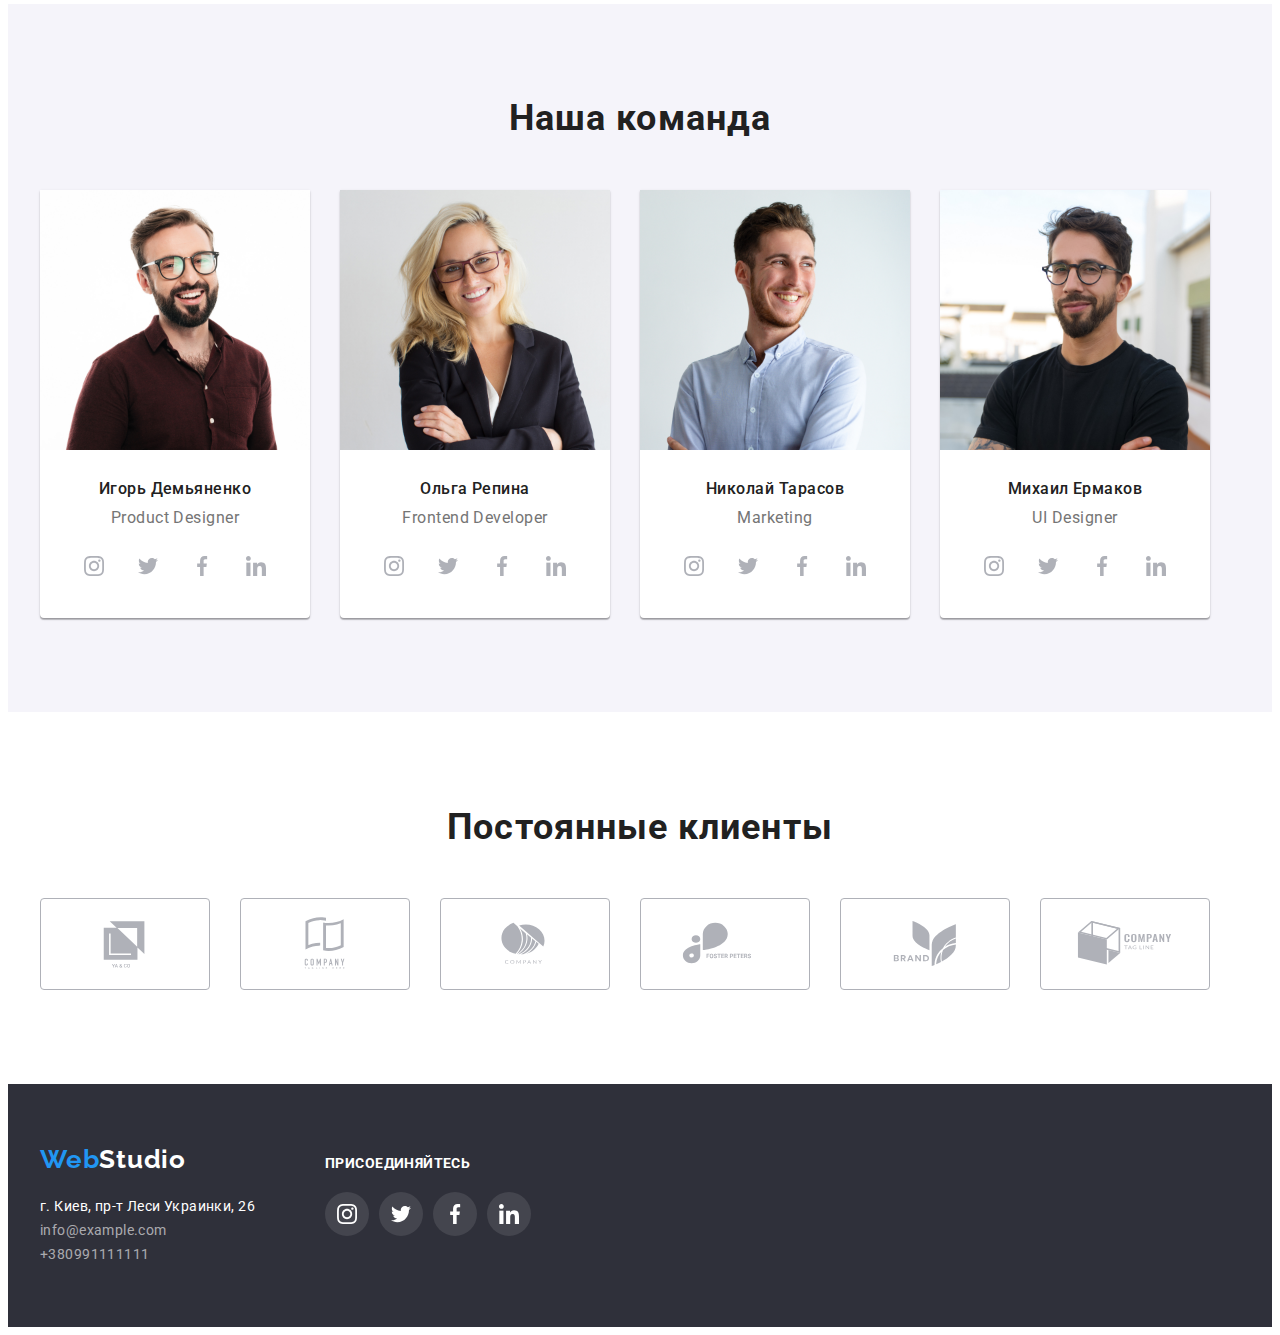
==== commit 6b4e8dac: "виправив помилки 06,05" ====
--- a/index.html
+++ b/index.html
@@ -51,7 +51,7 @@
           <li class="item">
             <a href="tel:+38 096 111 11 11" class="tel link"><svg class="header-icon" width="10px" height="16px">
               <use href="./img2/symbol-defs.svg#icon-smartphone"></use>
-            </svg>+380961111111</a>
+            </svg>+38 096 111 11 11</a>
           </li>
         </ul>
       
--- a/css/styles.css
+++ b/css/styles.css
@@ -116,6 +116,7 @@
   font-size: 14px;
   line-height: 1.14;
   letter-spacing: 0.02em;
+  transition: color var(--hover-duration) var(--hover-time-function);
 
   color: var(--title-text-color);
 }
@@ -129,7 +130,7 @@
 .st-link.current {
   color: var(--acent-color);
 }
- .current::after {
+.current::after {
   position: absolute;
   bottom: -1px;
   left: 0;
@@ -143,19 +144,9 @@
 .pf-link {
   position: relative;
 }
+
 .pf-link .current {
   color: var(--acent-color);
-}
- .current::after {
-  position: absolute;
-  bottom: -1px;
-  left: 0;
-  content: "";
-  display: block;
-  background-color: var(--acent-color);
-  border-radius: 2px;
-  width: 100%;
-  height: 4px;
 }
 
 .st-link:hover,
@@ -200,6 +191,7 @@
   font-size: 14px;
   line-height: 1.14;
   letter-spacing: 0.02em;
+  transition: color var(--hover-duration) var(--hover-time-function);
 
   color: var(--primary-text-color);
 }
@@ -212,6 +204,7 @@
   font-size: 14px;
   line-height: 1.14;
   letter-spacing: 0.02em;
+  transition: color var(--hover-duration) var(--hover-time-function);
 
   color: var(--primary-text-color);
 }
@@ -265,6 +258,9 @@
   text-align: center;
   border-radius: 4px;
   border: none;
+  transition: color var(--hover-duration) var(--hover-time-function),
+    background-color var(--hover-duration) var(--hover-time-function),
+    box-shadow var(--hover-duration) var(--hover-time-function);
 
   color: var(--title-text-color);
   background-color: var(--our-team-bgc-color);
@@ -302,6 +298,7 @@
 }
 .portfolio-link {
   display: block;
+  transition: box-shadow var(--hover-duration) var(--hover-time-function);
 }
 .portfolio-link:hover,
 .portfolio-link:focus {
@@ -386,9 +383,12 @@
   justify-content: center;
   align-items: center;
   border-radius: 50%;
+
+  transition: background-color var(--hover-duration) var(--hover-time-function);
 }
 .team-soc-icon {
   fill: var(--team-soc-icon-color);
+  transition: fill var(--hover-duration) var(--hover-time-function);
 }
 
 .team-soc-link:hover {
@@ -458,6 +458,7 @@
   letter-spacing: 0.06em;
   cursor: pointer;
   min-width: 200px;
+  transition: background-color var(--hover-duration) var(--hover-time-function);
 
   background-color: var(--acent-color);
   color: var(--primary-bg-color);
@@ -624,6 +625,8 @@
   align-items: center;
   border: 1px solid var(--team-soc-icon-color);
   border-radius: 4px;
+  transition: fill var(--hover-duration) var(--hover-time-function);
+
   fill: var(--team-soc-icon-color);
 }
 
@@ -749,6 +752,7 @@
   justify-content: center;
   align-items: center;
   border-radius: 50%;
+  transition: background-color var(--hover-duration) var(--hover-time-function);
 }
 
 .go-footer-icon {
@@ -782,10 +786,12 @@
 }
 
 .modal {
+  position: absolute;
   min-height: 581px;
   width: 528px;
+  box-shadow: 0px 1px 3px rgb(0 0 0 / 12%), 0px 1px 1px rgb(0 0 0 / 14%),
+    0px 2px 1px rgb(0 0 0 / 20%);
   border-radius: 4px;
-  position: absolute;
   top: 50%;
   left: 50%;
   transition: transform 300ms;
